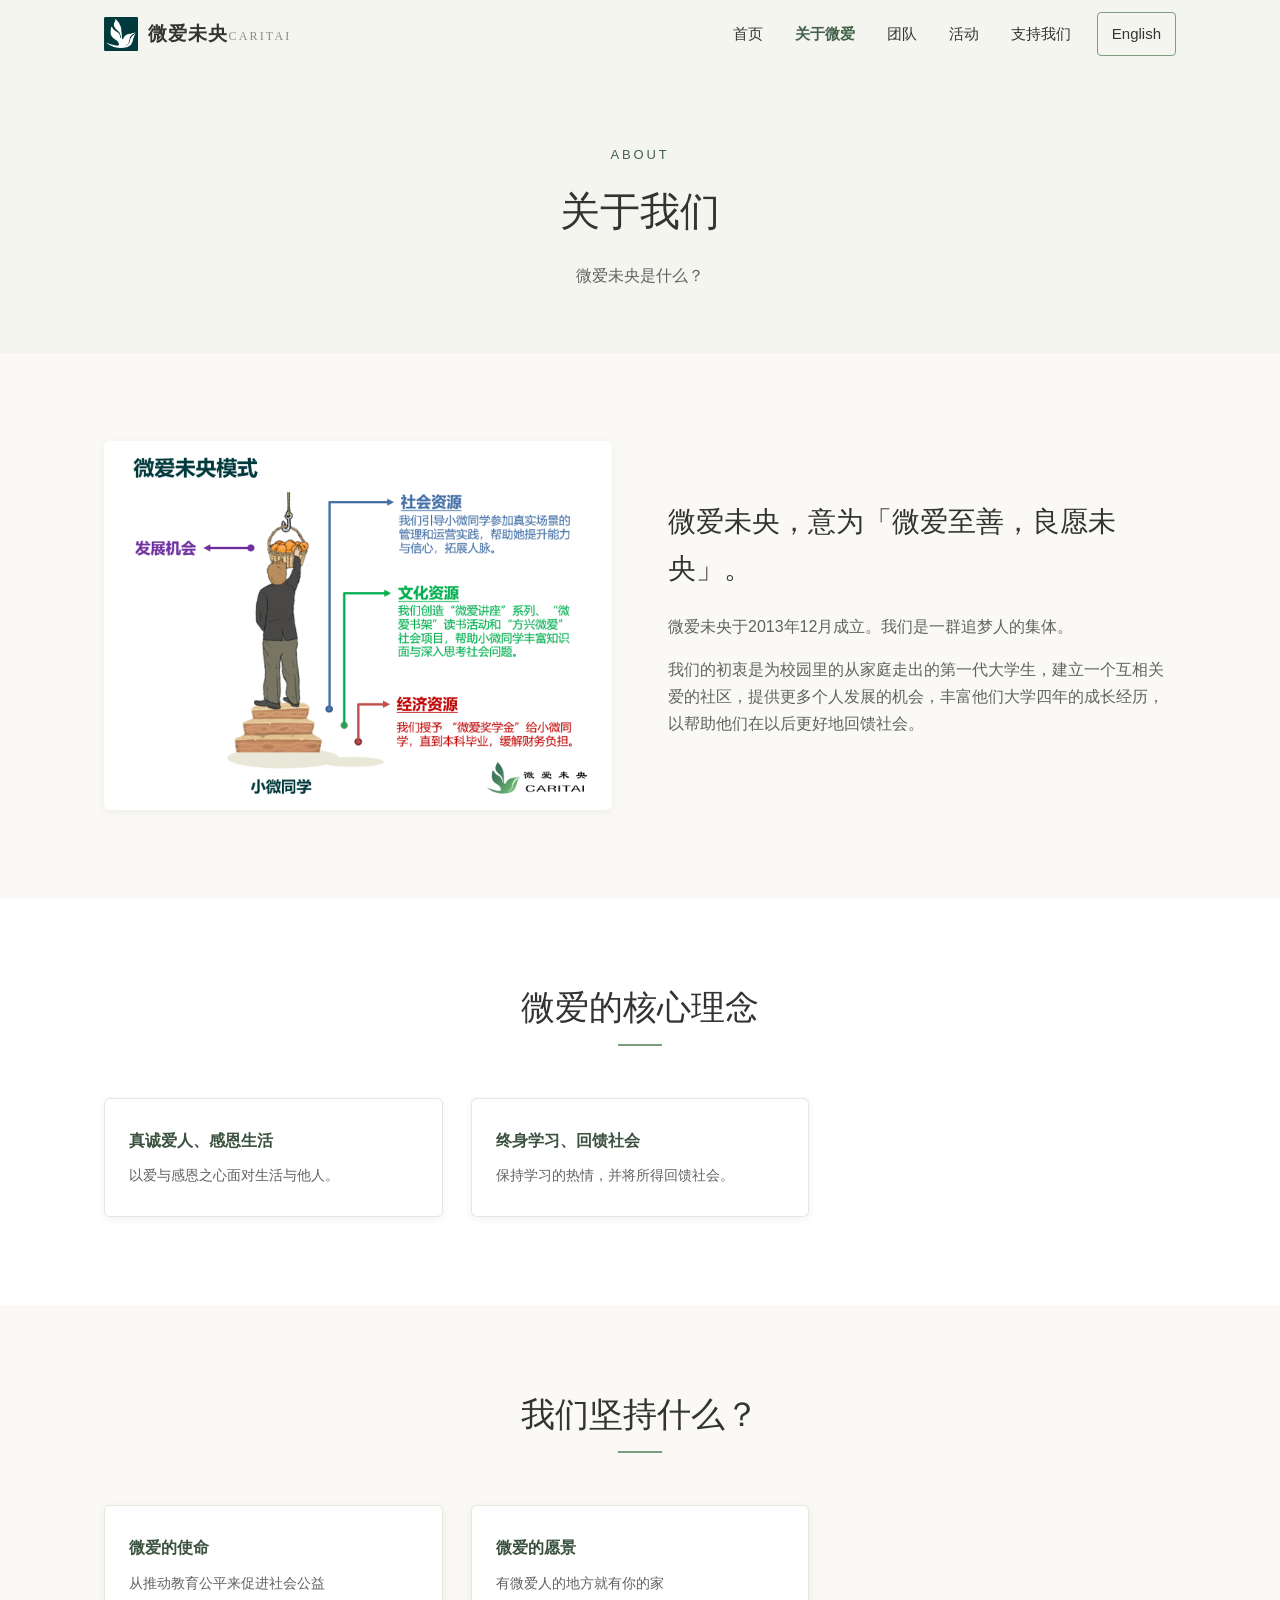
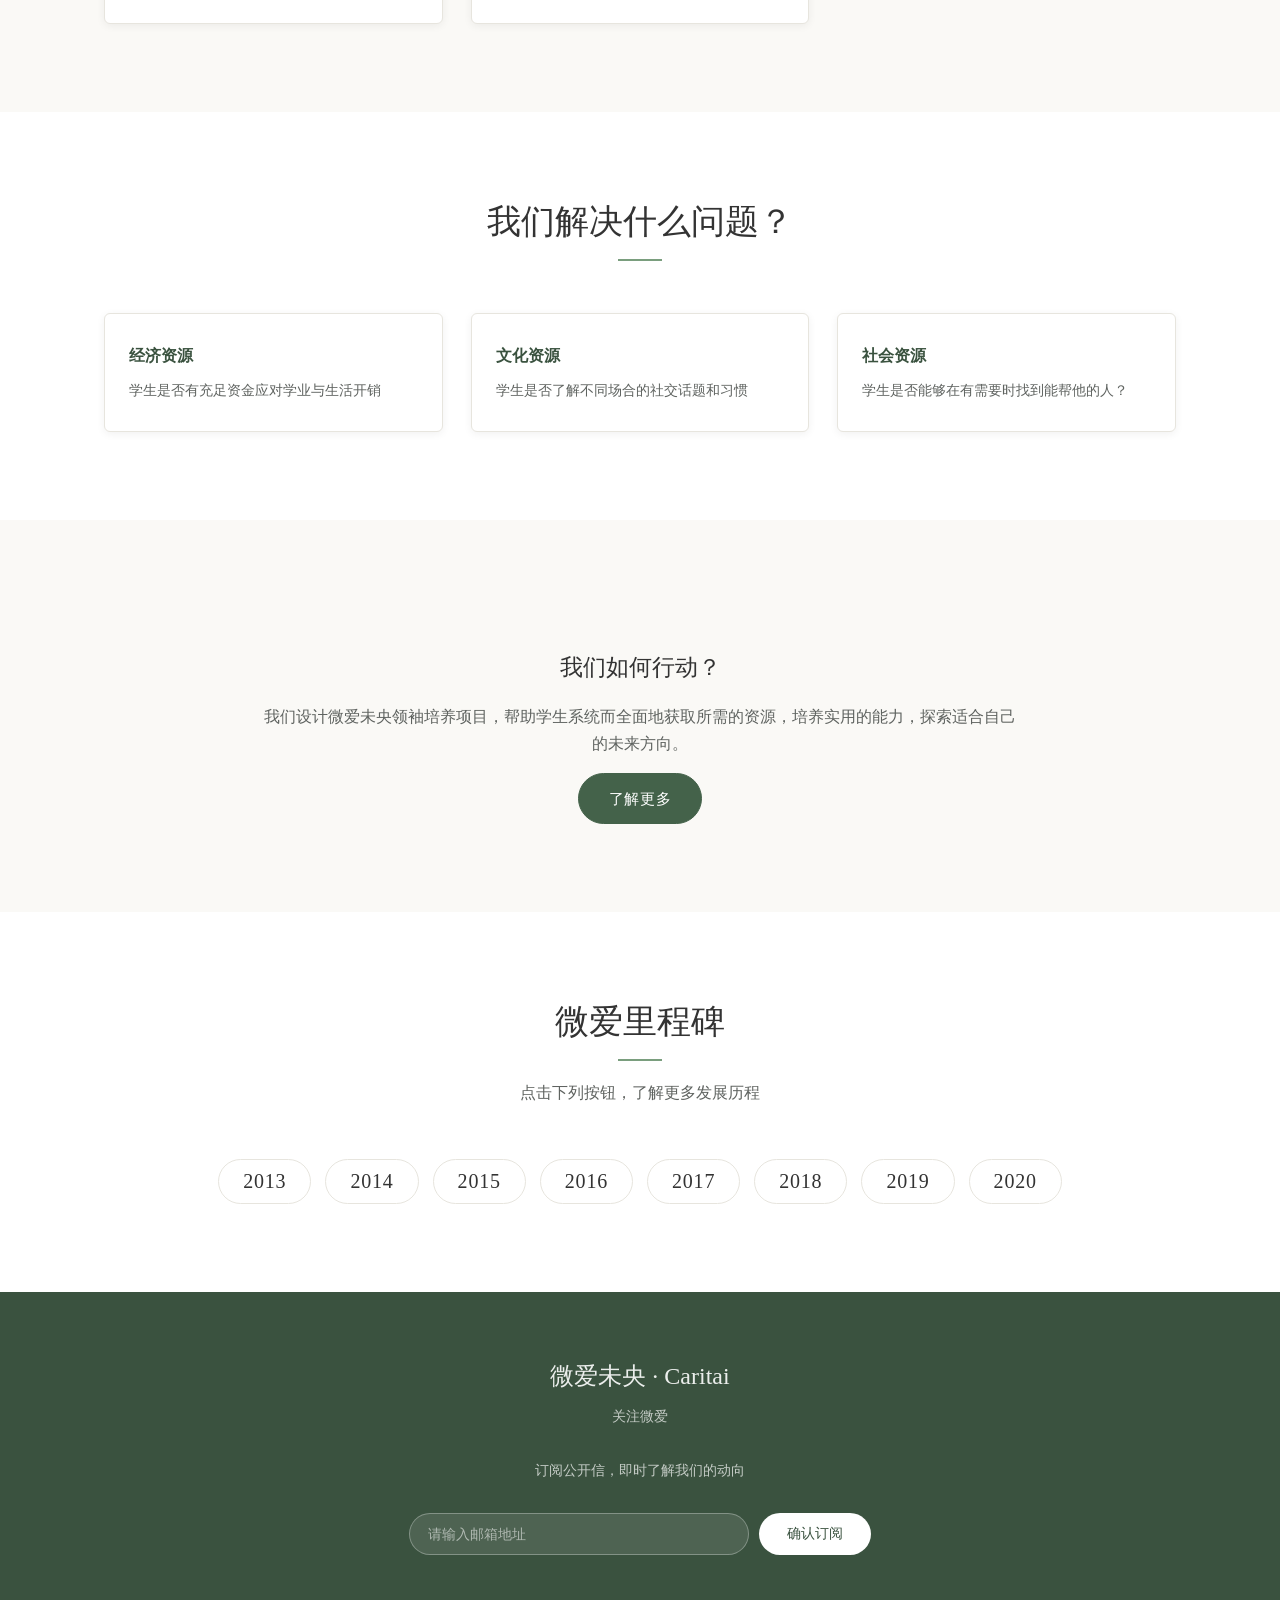
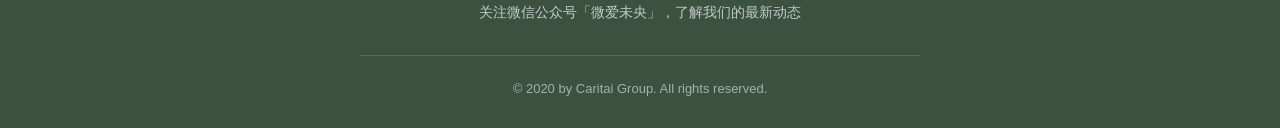
==== about-us.html @ 92d46424 "初始提交：微爱未央 Caritai 静态站点（含首页视频背景、团队详情弹窗、里程碑）" ====
<!DOCTYPE html>
<html lang="zh-CN" data-page="about" data-lang="zh">
<head>
<meta charset="UTF-8">
<meta name="viewport" content="width=device-width, initial-scale=1.0">
<title>关于我们 | 微爱未央 Caritai</title>
<meta name="description" content="微爱未央于2013年12月成立，是一个追梦人的集体，致力于为第一代大学生建立互相关爱的社区。">
<link rel="stylesheet" href="css/style.css">
</head>
<body>

<header class="site-header">
  <div class="container">
    <nav class="nav" id="nav"></nav>
  </div>
</header>

<main>
  <section class="page-hero">
    <div class="container">
      <span class="eyebrow">About</span>
      <h1>关于我们</h1>
      <p>微爱未央是什么？</p>
    </div>
  </section>

  <!-- 简介 -->
  <section class="section">
    <div class="container">
      <div class="split">
        <div class="split-media">
          <img src="assets/pages/about-us_1.png" alt="关于微爱未央" onerror="this.onerror=null;this.style.display='none';">
        </div>
        <div class="split-body">
          <h2>微爱未央，意为「微爱至善，良愿未央」。</h2>
          <p>微爱未央于2013年12月成立。我们是一群追梦人的集体。</p>
          <p>我们的初衷是为校园里的从家庭走出的第一代大学生，建立一个互相关爱的社区，提供更多个人发展的机会，丰富他们大学四年的成长经历，以帮助他们在以后更好地回馈社会。</p>
        </div>
      </div>
    </div>
  </section>

  <!-- 核心理念 -->
  <section class="section" style="background:#fff;">
    <div class="container">
      <div class="section-head">
        <h2 class="section-title">微爱的核心理念</h2>
        <div class="section-divider"></div>
      </div>
      <div class="card-row">
        <div class="info-card">
          <h4>真诚爱人、感恩生活</h4>
          <p>以爱与感恩之心面对生活与他人。</p>
        </div>
        <div class="info-card">
          <h4>终身学习、回馈社会</h4>
          <p>保持学习的热情，并将所得回馈社会。</p>
        </div>
      </div>
    </div>
  </section>

  <!-- 使命与愿景 -->
  <section class="section">
    <div class="container">
      <div class="section-head">
        <h2 class="section-title">我们坚持什么？</h2>
        <div class="section-divider"></div>
      </div>
      <div class="card-row">
        <div class="info-card">
          <h4>微爱的使命</h4>
          <p>从推动教育公平来促进社会公益</p>
        </div>
        <div class="info-card">
          <h4>微爱的愿景</h4>
          <p>有微爱人的地方就有你的家</p>
        </div>
      </div>
    </div>
  </section>

  <!-- 我们解决什么问题 -->
  <section class="section" style="background:#fff;">
    <div class="container">
      <div class="section-head">
        <h2 class="section-title">我们解决什么问题？</h2>
        <div class="section-divider"></div>
      </div>
      <div class="card-row">
        <div class="info-card">
          <h4>经济资源</h4>
          <p>学生是否有充足资金应对学业与生活开销</p>
        </div>
        <div class="info-card">
          <h4>文化资源</h4>
          <p>学生是否了解不同场合的社交话题和习惯</p>
        </div>
        <div class="info-card">
          <h4>社会资源</h4>
          <p>学生是否能够在有需要时找到能帮他的人？</p>
        </div>
      </div>
    </div>
  </section>

  <!-- 我们如何行动 -->
  <section class="section">
    <div class="container">
      <div class="prose" style="text-align:center;">
        <h3>我们如何行动？</h3>
        <p>我们设计微爱未央领袖培养项目，帮助学生系统而全面地获取所需的资源，培养实用的能力，探索适合自己的未来方向。</p>
        <a class="btn btn-solid" href="events.html">了解更多</a>
      </div>
    </div>
  </section>

  <!-- 里程碑 -->
  <section class="section" style="background:#fff;">
    <div class="container">
      <div class="section-head">
        <h2 class="section-title">微爱里程碑</h2>
        <div class="section-divider"></div>
        <p class="section-lead">点击下列按钮，了解更多发展历程</p>
      </div>
      <div id="milestones" class="milestones"></div>
    </div>
  </section>
</main>

<footer class="site-footer" id="footer"></footer>

<div class="modal-overlay" id="milestoneModal" aria-hidden="true"></div>

<script src="js/milestones-data.js"></script>
<script src="js/main.js"></script>
</body>
</html>
---- css/style.css ----
/* ==========================================================================
   微爱未央 Caritai —— 全局样式
   配色取自原站：鼠尾草绿 + 米白，克制的人文主义风格
   ========================================================================== */

:root {
  --green: #5a7c5a;
  --green-deep: #44624a;
  --green-dark: #3a523f;
  --green-light: #7a9e7e;
  --green-pale: #eef2ec;
  --cream: #faf9f6;
  --cream-warm: #f5f5f0;
  --ink: #333333;
  --ink-soft: #5f6360;
  --ink-muted: #8a8f88;
  --white: #ffffff;
  --line: #e7e5de;

  --serif: Georgia, "Songti SC", "STSong", "SimSun", "Noto Serif SC", serif;
  --sans: -apple-system, BlinkMacSystemFont, "Segoe UI", "PingFang SC",
          "Hiragino Sans GB", "Microsoft YaHei", "Helvetica Neue", Arial, sans-serif;

  --maxw: 1120px;
  --radius: 6px;
  --shadow-sm: 0 2px 8px rgba(0, 0, 0, 0.06);
  --shadow-md: 0 10px 30px rgba(0, 0, 0, 0.10);
}

* { margin: 0; padding: 0; box-sizing: border-box; }

html { scroll-behavior: smooth; }

body {
  font-family: var(--sans);
  color: var(--ink);
  background: var(--cream);
  line-height: 1.7;
  -webkit-font-smoothing: antialiased;
  text-rendering: optimizeLegibility;
}

img { display: block; max-width: 100%; }
a { color: inherit; text-decoration: none; }
ul, ol { list-style: none; }

.container {
  width: 100%;
  max-width: var(--maxw);
  margin: 0 auto;
  padding: 0 24px;
}

/* ==========================================================================
   导航栏
   ========================================================================== */
.site-header {
  position: fixed;
  top: 0; left: 0; right: 0;
  z-index: 100;
  transition: background .3s ease, box-shadow .3s ease;
}

.site-header.scrolled {
  background: rgba(250, 249, 246, .96);
  box-shadow: 0 1px 0 var(--line);
}

.nav {
  display: flex;
  align-items: center;
  justify-content: space-between;
  height: 68px;
}

.brand {
  display: flex;
  align-items: center;
  gap: 10px;
  font-family: var(--serif);
  font-size: 19px;
  letter-spacing: .06em;
  color: var(--ink);
}

.brand img { height: 34px; width: 34px; object-fit: contain; }
.brand .brand-zh { font-weight: 600; }
.brand .brand-en { font-size: 12px; color: var(--ink-muted); letter-spacing: .18em; }

.nav-links {
  display: flex;
  align-items: center;
  gap: 4px;
}

.nav-links a {
  display: inline-block;
  padding: 8px 14px;
  font-size: 15px;
  color: var(--ink);
  border-radius: 4px;
  transition: color .2s ease, background .2s ease;
}

.nav-links a:hover { color: var(--green-deep); background: var(--green-pale); }
.nav-links a.active { color: var(--green-deep); font-weight: 600; }

.nav-lang {
  margin-left: 8px;
  padding: 7px 14px;
  font-size: 13px;
  color: var(--green-deep);
  border: 1px solid var(--green-light);
  border-radius: 999px;
  transition: background .2s ease, color .2s ease;
}

.nav-lang:hover { background: var(--green-deep); color: #fff; }

.nav-toggle {
  display: none;
  flex-direction: column;
  gap: 5px;
  padding: 8px;
  background: none;
  border: 0;
  cursor: pointer;
}

.nav-toggle span {
  width: 22px; height: 2px;
  background: var(--ink);
  transition: transform .25s ease, opacity .25s ease;
}

/* ==========================================================================
   Hero 首屏
   ========================================================================== */
.hero {
  position: relative;
  min-height: 88vh;
  display: flex;
  align-items: center;
  color: #fff;
  background-size: cover;
  background-position: center;
  overflow: hidden;
}

.hero::before {
  content: "";
  position: absolute;
  inset: 0;
  background: linear-gradient(180deg, rgba(0,0,0,.18) 0%, rgba(0,0,0,.42) 100%);
  z-index: 1;
}

.hero-video {
  position: absolute;
  inset: 0;
  width: 100%;
  height: 100%;
  object-fit: cover;
  z-index: 0;
}

.hero .container { position: relative; z-index: 2; }

.hero-content { max-width: 660px; padding-top: 40px; }

.hero h1 {
  font-family: var(--serif);
  font-size: 52px;
  line-height: 1.22;
  font-weight: 500;
  letter-spacing: .02em;
  margin-bottom: 16px;
}

.hero .hero-sub {
  font-size: 18px;
  line-height: 1.7;
  color: rgba(255,255,255,.92);
  margin-bottom: 28px;
}

.btn {
  display: inline-block;
  padding: 12px 30px;
  font-size: 15px;
  letter-spacing: .04em;
  color: #fff;
  border: 1.5px solid rgba(255,255,255,.85);
  border-radius: 999px;
  cursor: pointer;
  transition: background .2s ease, color .2s ease, border-color .2s ease;
}

.btn:hover { background: #fff; color: var(--green-dark); border-color: #fff; }

.btn-solid {
  background: var(--green-deep);
  border-color: var(--green-deep);
  color: #fff;
}
.btn-solid:hover { background: var(--green-dark); border-color: var(--green-dark); color: #fff; }

/* ==========================================================================
   通用区块
   ========================================================================== */
.section { padding: 88px 0; }
.section-tight { padding: 60px 0; }

.section-head {
  text-align: center;
  max-width: 640px;
  margin: 0 auto 52px;
}

.section-title {
  font-family: var(--serif);
  font-size: 34px;
  line-height: 1.3;
  font-weight: 500;
  color: var(--ink);
  margin-bottom: 14px;
}

.section-title.en { letter-spacing: .02em; }

.section-lead {
  font-size: 16px;
  color: var(--ink-soft);
  line-height: 1.8;
}

.eyebrow {
  display: inline-block;
  font-size: 13px;
  letter-spacing: .22em;
  text-transform: uppercase;
  color: var(--green-deep);
  margin-bottom: 12px;
}

.section-divider {
  width: 44px; height: 2px;
  background: var(--green-light);
  margin: 14px auto 18px;
}

/* ==========================================================================
   三列理念卡片
   ========================================================================== */
.values {
  display: grid;
  grid-template-columns: repeat(3, 1fr);
  gap: 32px;
}

.value-card {
  text-align: center;
  padding: 14px 10px;
}

.value-card .value-icon {
  width: 60px; height: 60px;
  margin: 0 auto 18px;
  border-radius: 50%;
  background: var(--green-pale);
  display: flex;
  align-items: center;
  justify-content: center;
  font-family: var(--serif);
  font-size: 24px;
  color: var(--green-deep);
}

.value-card h3 {
  font-family: var(--serif);
  font-size: 22px;
  font-weight: 500;
  margin-bottom: 12px;
  color: var(--ink);
}

.value-card p {
  font-size: 15px;
  color: var(--ink-soft);
  line-height: 1.75;
}

/* ==========================================================================
   图文交替区
   ========================================================================== */
.split {
  display: grid;
  grid-template-columns: 1fr 1fr;
  gap: 56px;
  align-items: center;
}

.split.reverse .split-media { order: 2; }
.split.reverse .split-body { order: 1; }

.split-media img {
  width: 100%;
  border-radius: var(--radius);
  object-fit: cover;
  box-shadow: var(--shadow-sm);
}

.split-body h2 {
  font-family: var(--serif);
  font-size: 28px;
  font-weight: 500;
  margin-bottom: 20px;
}

.split-body p { color: var(--ink-soft); margin-bottom: 16px; }

.split-body .point {
  display: flex;
  gap: 12px;
  margin: 14px 0;
  font-size: 15px;
  color: var(--ink);
}

.split-body .point strong { color: var(--green-deep); font-weight: 600; min-width: 88px; }

/* ==========================================================================
   新闻卡片网格
   ========================================================================== */
.news-grid {
  display: grid;
  grid-template-columns: repeat(3, 1fr);
  gap: 28px;
}

.news-card {
  background: #fff;
  border-radius: var(--radius);
  overflow: hidden;
  box-shadow: var(--shadow-sm);
  transition: transform .25s ease, box-shadow .25s ease;
  border: 1px solid var(--line);
}

.news-card:hover {
  transform: translateY(-4px);
  box-shadow: var(--shadow-md);
}

.news-card .news-thumb {
  aspect-ratio: 4 / 3;
  overflow: hidden;
  background: var(--cream-warm);
}

.news-card .news-thumb img {
  width: 100%; height: 100%;
  object-fit: cover;
  transition: transform .4s ease;
}

.news-card:hover .news-thumb img { transform: scale(1.05); }

.news-card .news-body { padding: 18px 20px 20px; }

.news-card .news-title {
  font-size: 15px;
  line-height: 1.5;
  color: var(--ink);
  font-weight: 500;
}

/* ==========================================================================
   分隔色条
   ========================================================================== */
.ribbon {
  height: 10px;
  background: var(--green);
}

/* ==========================================================================
   页脚
   ========================================================================== */
.site-footer {
  background: var(--green-dark);
  color: rgba(255,255,255,.9);
  padding: 64px 0 28px;
}

.footer-inner { text-align: center; max-width: 560px; margin: 0 auto; }

.footer-title {
  font-family: var(--serif);
  font-size: 24px;
  font-weight: 400;
  margin-bottom: 8px;
}

.footer-sub {
  font-size: 14px;
  color: rgba(255,255,255,.7);
  margin-bottom: 30px;
}

.subscribe {
  display: flex;
  gap: 10px;
  justify-content: center;
  margin-bottom: 46px;
}

.subscribe input {
  flex: 1;
  max-width: 340px;
  padding: 12px 18px;
  border: 1px solid rgba(255,255,255,.3);
  border-radius: 999px;
  background: rgba(255,255,255,.1);
  color: #fff;
  font-size: 14px;
  outline: none;
}

.subscribe input::placeholder { color: rgba(255,255,255,.55); }
.subscribe input:focus { border-color: rgba(255,255,255,.7); }

.subscribe button {
  padding: 12px 28px;
  border: 0;
  border-radius: 999px;
  background: #fff;
  color: var(--green-dark);
  font-size: 14px;
  cursor: pointer;
  transition: opacity .2s ease;
}
.subscribe button:hover { opacity: .88; }

.footer-copy {
  font-size: 13px;
  color: rgba(255,255,255,.55);
  border-top: 1px solid rgba(255,255,255,.14);
  padding-top: 22px;
}

/* ==========================================================================
   团队页
   ========================================================================== */
.page-hero {
  padding: 140px 0 64px;
  background: var(--cream-warm);
  text-align: center;
}

.page-hero h1 {
  font-family: var(--serif);
  font-size: 40px;
  font-weight: 500;
  margin-bottom: 16px;
}

.page-hero p {
  max-width: 680px;
  margin: 0 auto;
  color: var(--ink-soft);
  font-size: 16px;
}

.team-group { padding: 56px 0; }
.team-group:nth-child(even) { background: #fff; }

.team-group-head {
  text-align: center;
  max-width: 640px;
  margin: 0 auto 44px;
}

.team-group-head h2 {
  font-family: var(--serif);
  font-size: 27px;
  font-weight: 500;
  margin-bottom: 10px;
}

.team-group-head p { color: var(--ink-soft); font-size: 15px; }

.team-grid {
  display: grid;
  grid-template-columns: repeat(4, 1fr);
  gap: 40px 32px;
}

.team-member {
  display: flex;
  flex-direction: column;
  align-items: center;
  gap: 12px;
  cursor: pointer;
  background: none;
  border: 0;
  font-family: inherit;
}

.team-avatar {
  width: 120px; height: 120px;
  border-radius: 50%;
  object-fit: cover;
  box-shadow: var(--shadow-sm);
  transition: transform .25s ease, box-shadow .25s ease;
  background: var(--green-pale);
}

.team-member:hover .team-avatar {
  transform: scale(1.06);
  box-shadow: var(--shadow-md);
}

.team-name {
  font-size: 15px;
  color: var(--ink);
  text-align: center;
  line-height: 1.4;
}

/* ==========================================================================
   成员详情弹窗
   ========================================================================== */
.modal-overlay {
  position: fixed;
  inset: 0;
  z-index: 200;
  display: flex;
  align-items: center;
  justify-content: center;
  padding: 24px;
  background: rgba(20, 30, 24, .55);
  opacity: 0;
  pointer-events: none;
  transition: opacity .28s ease;
}

.modal-overlay.open { opacity: 1; pointer-events: auto; }

.modal {
  width: 100%;
  max-width: 620px;
  max-height: 86vh;
  overflow-y: auto;
  background: #fff;
  border-radius: 12px;
  box-shadow: var(--shadow-md);
  padding: 44px 44px 40px;
  transform: translateY(18px) scale(.98);
  transition: transform .28s ease;
}

.modal-overlay.open .modal { transform: translateY(0) scale(1); }

.modal-close {
  position: absolute;
  top: 18px; right: 22px;
  width: 38px; height: 38px;
  border: 0;
  background: var(--cream-warm);
  border-radius: 50%;
  font-size: 20px;
  color: var(--ink);
  cursor: pointer;
  transition: background .2s ease;
}
.modal-close:hover { background: var(--green-pale); }

.modal { position: relative; }

.modal-head {
  display: flex;
  align-items: center;
  gap: 20px;
  margin-bottom: 28px;
  padding-bottom: 24px;
  border-bottom: 1px solid var(--line);
}

.modal-avatar {
  width: 84px; height: 84px;
  border-radius: 50%;
  object-fit: cover;
  flex-shrink: 0;
  background: var(--green-pale);
}

.modal-name { font-family: var(--serif); font-size: 24px; font-weight: 500; }
.modal-group { font-size: 14px; color: var(--green-deep); margin-top: 4px; }

.modal-field { margin-bottom: 22px; }

.modal-field .field-label {
  font-size: 14px;
  font-weight: 600;
  color: var(--green-dark);
  letter-spacing: .02em;
  margin-bottom: 8px;
}

.modal-field .field-value {
  font-size: 15px;
  color: var(--ink);
  line-height: 1.75;
  white-space: pre-line;
}

/* 里程碑（关于页） */
.milestones {
  display: flex;
  flex-wrap: wrap;
  justify-content: center;
  gap: 14px;
}

.milestone-btn {
  font-family: var(--serif);
  font-size: 20px;
  letter-spacing: .04em;
  padding: 10px 24px;
  background: transparent;
  color: var(--ink);
  border: 1.5px solid var(--line);
  border-radius: 999px;
  cursor: pointer;
  transition: background .2s ease, color .2s ease, border-color .2s ease;
}

.milestone-btn:hover {
  background: var(--green-deep);
  border-color: var(--green-deep);
  color: #fff;
}

.milestone-modal { max-width: 560px; }

.milestone-year {
  font-family: var(--serif);
  font-size: 40px;
  font-weight: 500;
  color: var(--green-deep);
  margin-bottom: 20px;
}

.milestone-items { list-style: none; }

.milestone-items li {
  position: relative;
  padding: 13px 0 13px 24px;
  font-size: 15px;
  line-height: 1.7;
  color: var(--ink);
  border-bottom: 1px solid var(--line);
}

.milestone-items li:last-child { border-bottom: 0; }

.milestone-items li::before {
  content: "";
  position: absolute;
  left: 2px;
  top: 23px;
  width: 7px;
  height: 7px;
  border-radius: 50%;
  background: var(--green-light);
}

/* ==========================================================================
   活动 / 支持 / 关于 通用
   ========================================================================== */
.prose { max-width: 760px; margin: 0 auto; }

.prose h3 {
  font-family: var(--serif);
  font-size: 23px;
  font-weight: 500;
  margin: 40px 0 16px;
  color: var(--ink);
}

.prose p { color: var(--ink-soft); margin-bottom: 16px; }

.prose ul.check li {
  position: relative;
  padding-left: 26px;
  margin-bottom: 12px;
  color: var(--ink-soft);
}
.prose ul.check li::before {
  content: "";
  position: absolute;
  left: 0; top: 8px;
  width: 8px; height: 8px;
  border-radius: 50%;
  background: var(--green-light);
}

.event-list { counter-reset: evt; }
.event-item {
  display: flex;
  gap: 20px;
  padding: 22px 0;
  border-bottom: 1px solid var(--line);
}
.event-item::before {
  counter-increment: evt;
  content: counter(evt);
  flex-shrink: 0;
  width: 40px; height: 40px;
  border-radius: 50%;
  background: var(--green-pale);
  color: var(--green-deep);
  font-family: var(--serif);
  font-size: 18px;
  display: flex;
  align-items: center;
  justify-content: center;
}
.event-item h4 { font-size: 17px; margin-bottom: 6px; }
.event-item p { font-size: 14px; color: var(--ink-soft); }

.card-row {
  display: grid;
  grid-template-columns: repeat(3, 1fr);
  gap: 28px;
}

.info-card {
  background: #fff;
  border: 1px solid var(--line);
  border-radius: var(--radius);
  padding: 28px 24px;
  box-shadow: var(--shadow-sm);
}

.info-card h4 { margin-bottom: 10px; color: var(--green-dark); }
.info-card p { font-size: 14px; color: var(--ink-soft); }

.donate-card {
  background: #fff;
  border: 1px solid var(--line);
  border-radius: var(--radius);
  padding: 26px;
  box-shadow: var(--shadow-sm);
}
.donate-card h4 { margin-bottom: 8px; }
.donate-card .pay-account {
  font-family: ui-monospace, "SFMono-Regular", Menlo, Consolas, monospace;
  font-size: 15px;
  color: var(--green-dark);
  background: var(--green-pale);
  padding: 10px 14px;
  border-radius: 6px;
  margin: 8px 0;
  word-break: break-all;
}
.donate-card .meta { font-size: 13px; color: var(--ink-muted); }

/* ==========================================================================
   讲座列表（活动页）
   ========================================================================== */
.talk-list { margin: 28px 0; }
.talk-item { padding: 20px 0; border-bottom: 1px solid var(--line); }
.talk-item:last-child { border-bottom: 0; }
.talk-meta {
  font-size: 13px;
  color: var(--green-deep);
  letter-spacing: .06em;
  text-transform: uppercase;
  margin-bottom: 6px;
}
.talk-topic {
  font-family: var(--serif);
  font-size: 19px;
  font-weight: 500;
  color: var(--ink);
}
.talk-speaker { font-size: 14px; color: var(--ink-soft); margin-top: 6px; line-height: 1.6; }

/* ==========================================================================
   响应式
   ========================================================================== */
@media (max-width: 900px) {
  .team-grid { grid-template-columns: repeat(3, 1fr); }
  .values, .news-grid, .card-row { grid-template-columns: repeat(2, 1fr); }
  .split { grid-template-columns: 1fr; gap: 36px; }
  .split.reverse .split-media { order: 0; }
  .hero h1 { font-size: 40px; }
}

@media (max-width: 640px) {
  .nav-links {
    position: fixed;
    top: 68px; left: 0; right: 0;
    flex-direction: column;
    align-items: stretch;
    background: #fff;
    box-shadow: var(--shadow-md);
    padding: 12px;
    display: none;
  }
  .nav-links.open { display: flex; }
  .nav-links a { padding: 12px 16px; }
  .nav-lang { margin: 10px 0 0; text-align: center; }
  .nav-toggle { display: flex; }

  .hero h1 { font-size: 32px; }
  .section-title { font-size: 27px; }
  .team-grid { grid-template-columns: repeat(2, 1fr); gap: 28px 16px; }
  .values, .news-grid, .card-row { grid-template-columns: 1fr; }
  .team-avatar { width: 100px; height: 100px; }
  .modal { padding: 32px 22px 28px; }
  .modal-head { flex-direction: column; text-align: center; }
}
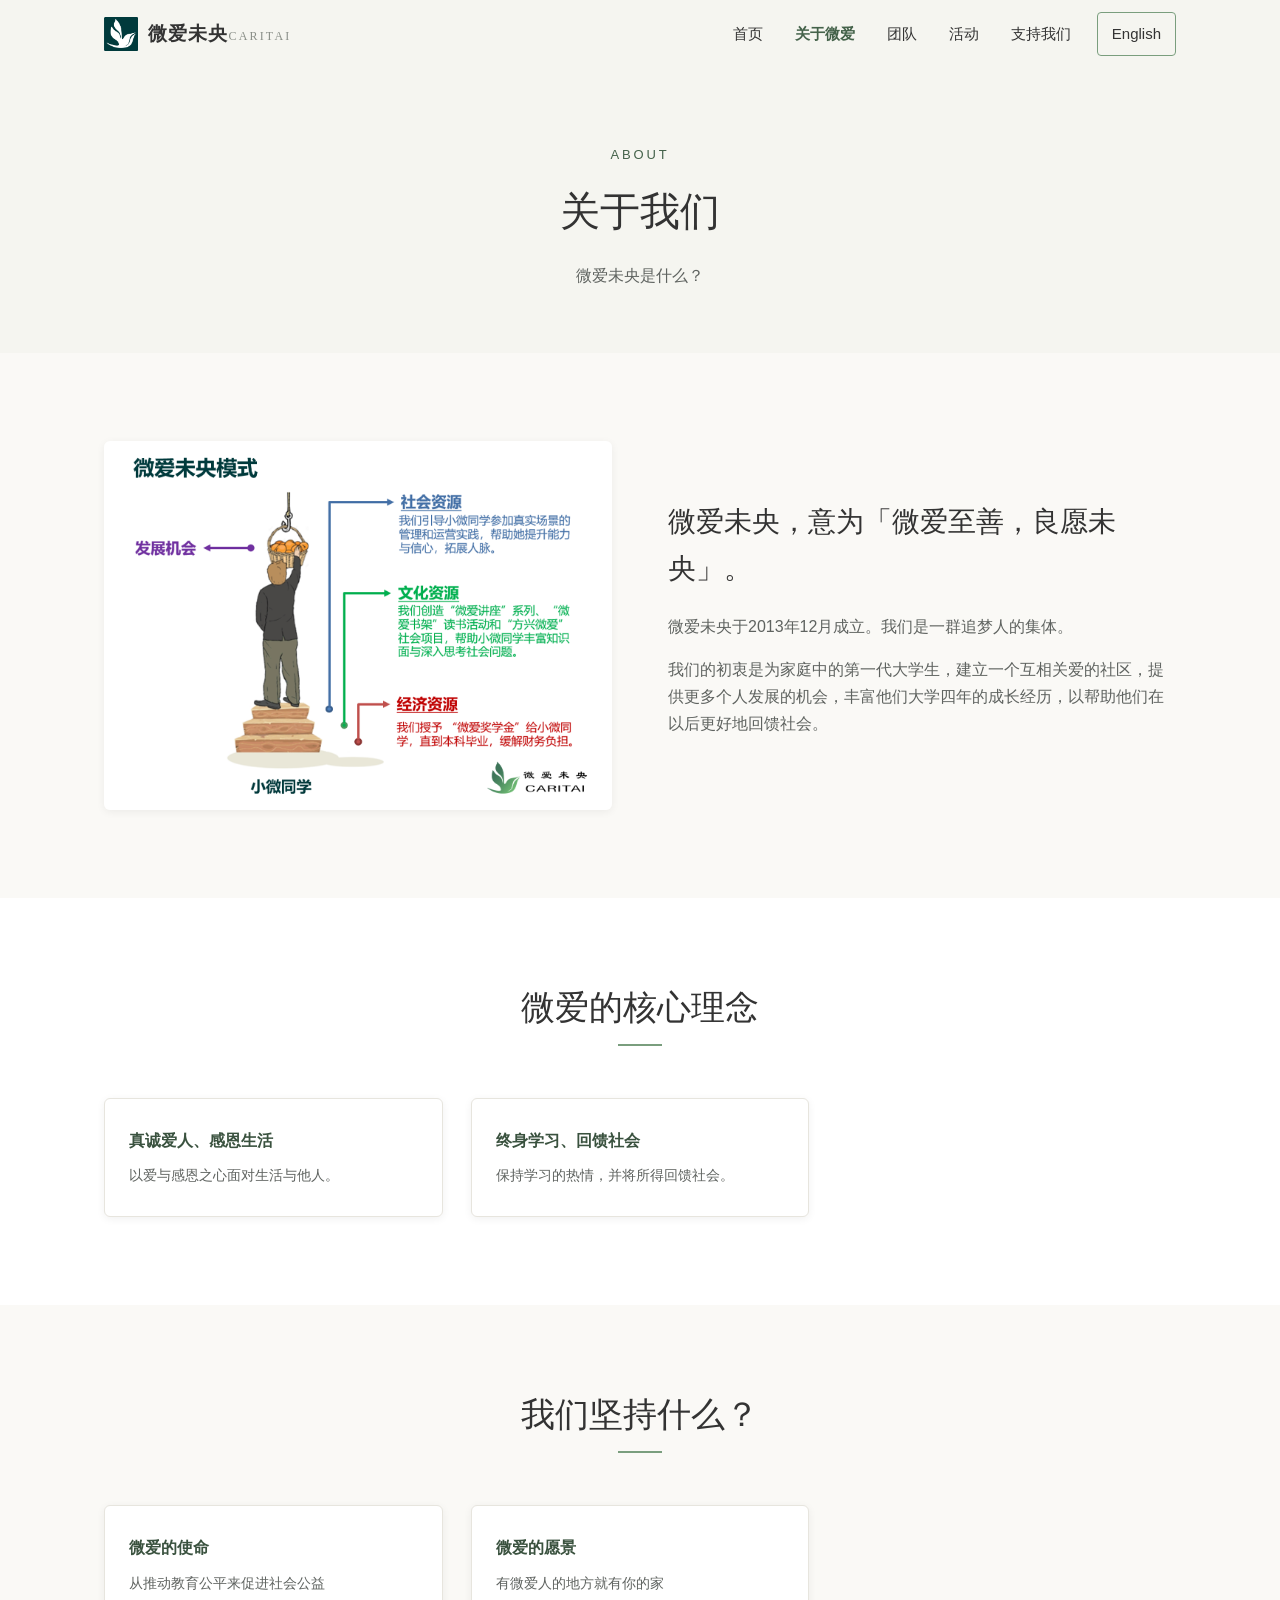
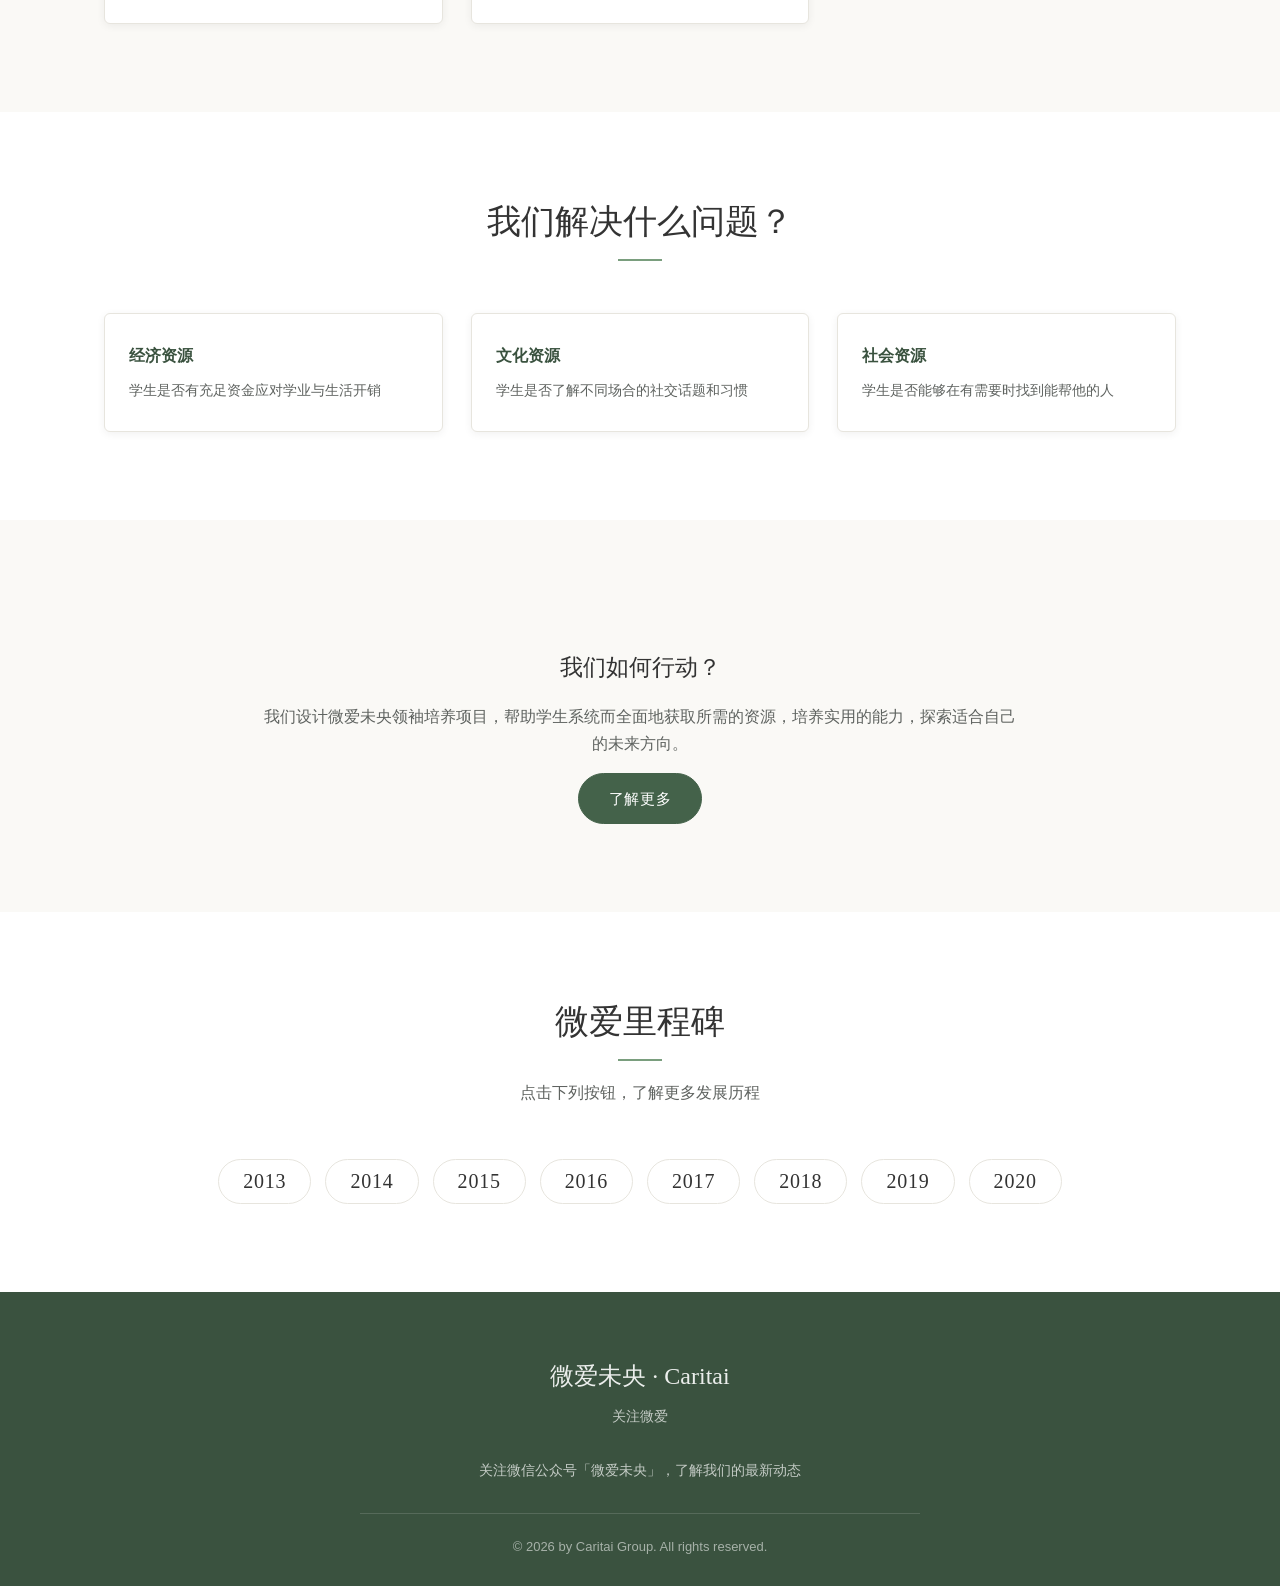
==== commit 24d89f2c: "全站中英文文案审查修正 —— 英文页标题纯英文化（en.html 去除中文后缀）、修复英文语法错误（congratulate on、updated of、全角问号等）、中文表达润色（放大爱心影响力、和" ====
--- a/about-us.html
+++ b/about-us.html
@@ -34,7 +34,7 @@
         <div class="split-body">
           <h2>微爱未央，意为「微爱至善，良愿未央」。</h2>
           <p>微爱未央于2013年12月成立。我们是一群追梦人的集体。</p>
-          <p>我们的初衷是为校园里的从家庭走出的第一代大学生，建立一个互相关爱的社区，提供更多个人发展的机会，丰富他们大学四年的成长经历，以帮助他们在以后更好地回馈社会。</p>
+          <p>我们的初衷是为家庭中的第一代大学生，建立一个互相关爱的社区，提供更多个人发展的机会，丰富他们大学四年的成长经历，以帮助他们在以后更好地回馈社会。</p>
         </div>
       </div>
     </div>
@@ -98,7 +98,7 @@
         </div>
         <div class="info-card">
           <h4>社会资源</h4>
-          <p>学生是否能够在有需要时找到能帮他的人？</p>
+          <p>学生是否能够在有需要时找到能帮他的人</p>
         </div>
       </div>
     </div>
--- a/css/style.css
+++ b/css/style.css
@@ -407,40 +407,6 @@
   margin-bottom: 30px;
 }
 
-.subscribe {
-  display: flex;
-  gap: 10px;
-  justify-content: center;
-  margin-bottom: 46px;
-}
-
-.subscribe input {
-  flex: 1;
-  max-width: 340px;
-  padding: 12px 18px;
-  border: 1px solid rgba(255,255,255,.3);
-  border-radius: 999px;
-  background: rgba(255,255,255,.1);
-  color: #fff;
-  font-size: 14px;
-  outline: none;
-}
-
-.subscribe input::placeholder { color: rgba(255,255,255,.55); }
-.subscribe input:focus { border-color: rgba(255,255,255,.7); }
-
-.subscribe button {
-  padding: 12px 28px;
-  border: 0;
-  border-radius: 999px;
-  background: #fff;
-  color: var(--green-dark);
-  font-size: 14px;
-  cursor: pointer;
-  transition: opacity .2s ease;
-}
-.subscribe button:hover { opacity: .88; }
-
 .footer-copy {
   font-size: 13px;
   color: rgba(255,255,255,.55);
@@ -612,6 +578,8 @@
   color: var(--ink);
   line-height: 1.75;
   white-space: pre-line;
+  overflow-wrap: break-word;
+  word-break: break-word;
 }
 
 /* 里程碑（关于页） */
